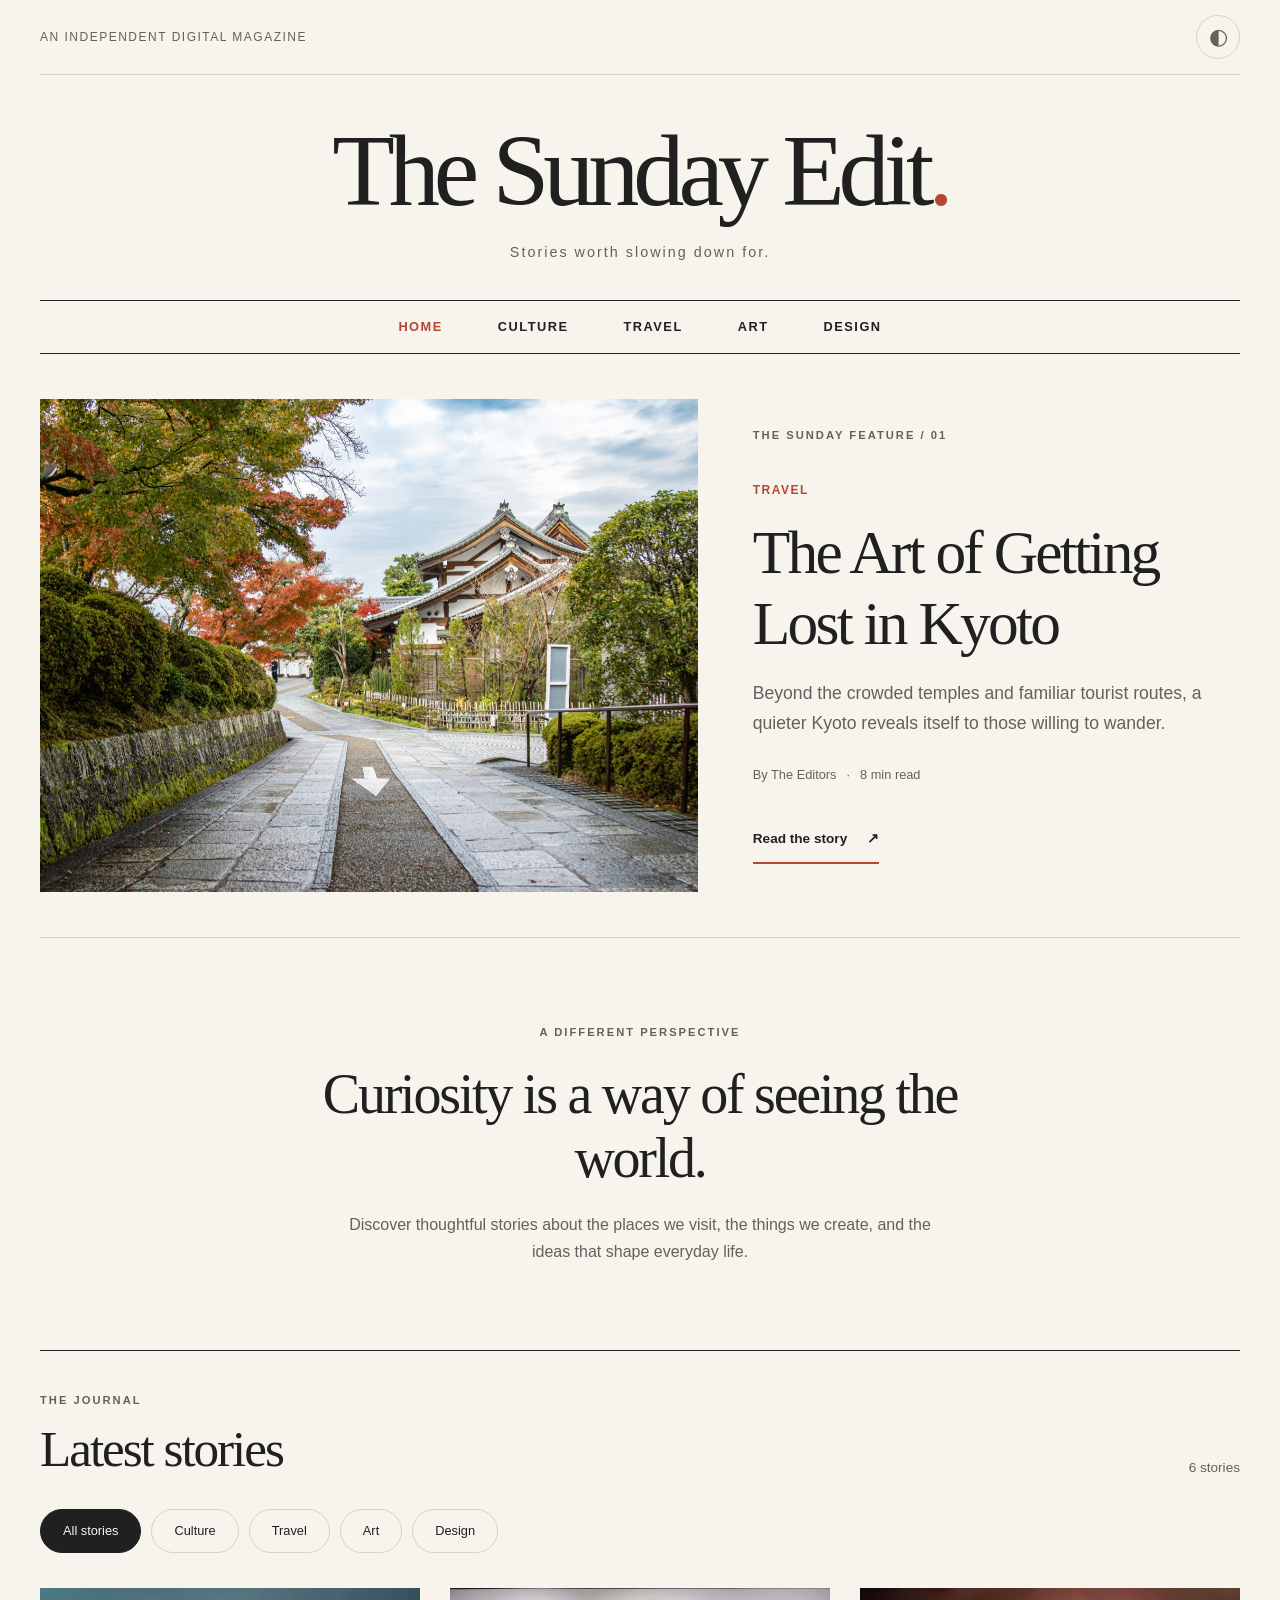
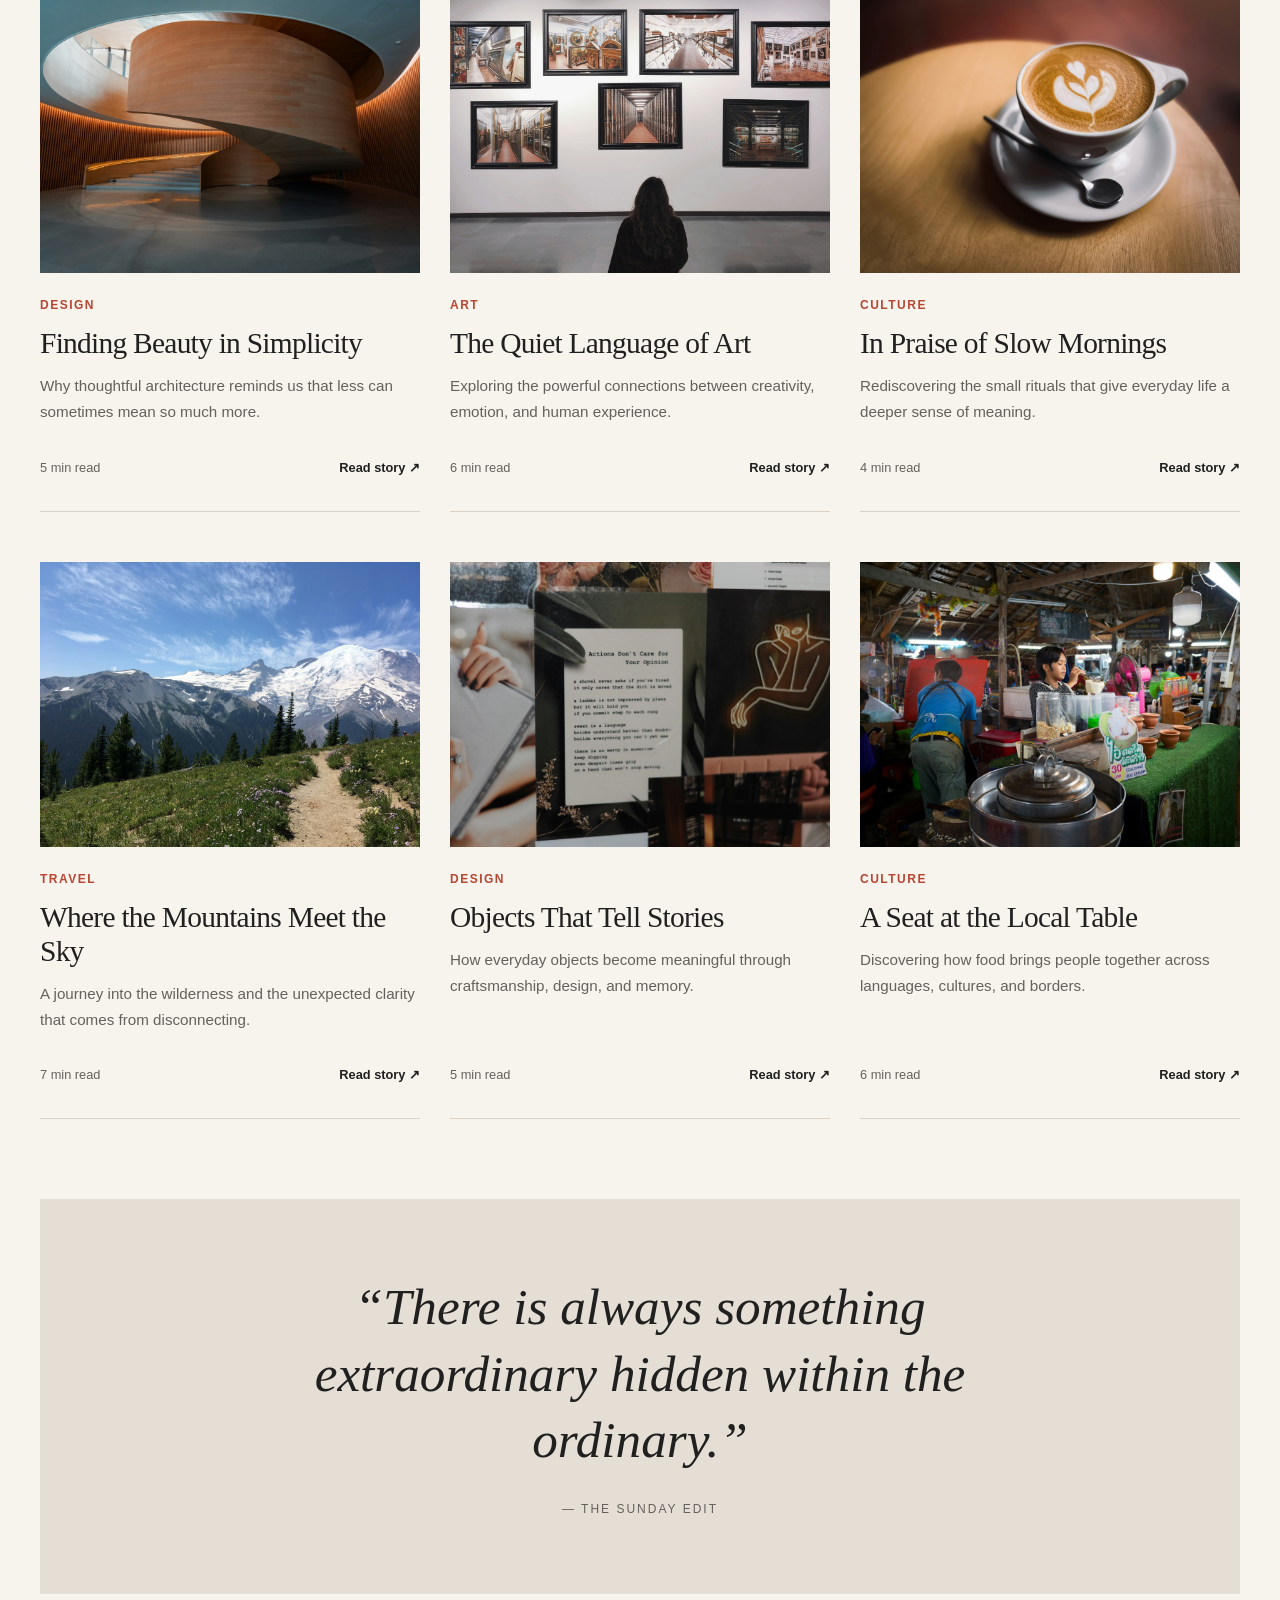
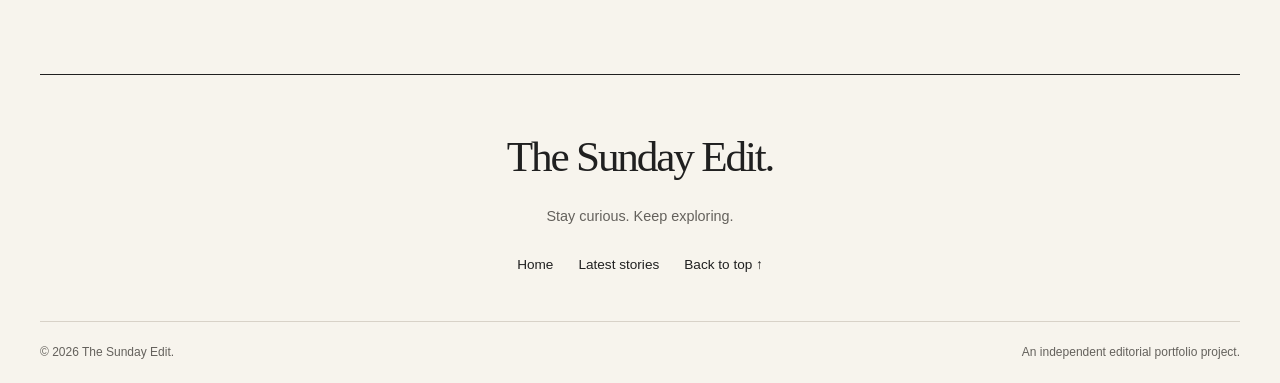
==== index.html @ 1aed2d6f "Initial commit - The Sunday Edit editorial website" ====
<!DOCTYPE html>
<html lang="en">

<head>
  <meta charset="UTF-8">
  <meta name="viewport" content="width=device-width, initial-scale=1.0">

  <meta name="description" content="The Sunday Edit is an independent digital magazine exploring culture, travel, art, and design.">

  <title>The Sunday Edit | Stories Worth Slowing Down For</title>

  <link rel="stylesheet" href="styles.css">
  <script src="script.js" defer></script>
</head>

<body>

  <a class="skip-link" href="#main-content">
    Skip to content
  </a>

  <!-- Header -->
  <header class="site-header">

    <div class="top-bar">
      <span>An independent digital magazine</span>

      <button id="themeToggle" class="theme-toggle"
        type="button" aria-label="Dark mode"
        aria-pressed="false">
        <span aria-hidden="true">◐</span>
      </button>
    </div>

    <div class="masthead">
      <a href="index.html" class="brand">
        The Sunday Edit<span>.</span>
      </a>

      <p>Stories worth slowing down for.</p>
    </div>

    <!-- Navigation -->
    <nav class="site-nav" aria-label="Main navigation">

      <button id="menuToggle" class="menu-toggle"
        type="button" aria-expanded="false"
        aria-controls="navLinks">
        Menu <span aria-hidden="true">☰</span>
      </button>

      <ul id="navLinks" class="nav-links">
        <li><a href="index.html" aria-current="page">Home</a></li>
        <li><a href="#latest" data-nav-category="Culture">Culture</a></li>
        <li><a href="#latest" data-nav-category="Travel">Travel</a></li>
        <li><a href="#latest" data-nav-category="Art">Art</a></li>
        <li><a href="#latest" data-nav-category="Design">Design</a></li>
      </ul>

    </nav>

  </header>

  <main id="main-content">

    <!-- Featured Story -->
    <section class="featured-section" aria-labelledby="featuredHeading">

      <div class="featured-image">
        <img
          src="images/kyoto.jpg"
          alt="A quiet traditional street in Kyoto, Japan"
          width="1200"
          height="900"
          fetchpriority="high"
        >
      </div>

      <div class="featured-content">

        <span class="eyebrow">The Sunday Feature / 01</span>

        <span class="article-category">Travel</span>

        <h1 id="featuredHeading">
          The Art of Getting Lost in Kyoto
        </h1>

        <p class="featured-description">
          Beyond the crowded temples and familiar tourist routes,
          a quieter Kyoto reveals itself to those willing to wander.
        </p>

        <div class="article-meta">
          <span>By The Editors</span>
          <span aria-hidden="true">·</span>
          <span>8 min read</span>
        </div>

        <a href="article.html?story=kyoto" class="read-link">
          Read the story
          <span aria-hidden="true">↗</span>
        </a>

      </div>

    </section>

    <!-- Editorial Introduction -->
    <section class="editorial-intro" aria-labelledby="introHeading">

      <span class="eyebrow">A different perspective</span>

      <h2 id="introHeading">
        Curiosity is a way of seeing the world.
      </h2>

      <p>
        Discover thoughtful stories about the places we visit,
        the things we create, and the ideas that shape everyday life.
      </p>

    </section>

    <!-- Latest Stories -->
    <section id="latest" class="latest-section" aria-labelledby="latestHeading">

      <div class="section-heading">

        <div>
          <span class="eyebrow">The journal</span>
          <h2 id="latestHeading">Latest stories</h2>
        </div>

        <p id="articleCount" role="status">
          6 stories
        </p>

      </div>

      <!-- Category Filters -->
      <div class="article-filters" role="group" aria-label="Filter stories">

        <button class="filter-btn active" type="button"
          data-category="all" aria-pressed="true">
          All stories
        </button>

        <button class="filter-btn" type="button"
          data-category="Culture" aria-pressed="false">
          Culture
        </button>

        <button class="filter-btn" type="button"
          data-category="Travel" aria-pressed="false">
          Travel
        </button>

        <button class="filter-btn" type="button"
          data-category="Art" aria-pressed="false">
          Art
        </button>

        <button class="filter-btn" type="button"
          data-category="Design" aria-pressed="false">
          Design
        </button>

      </div>

      <!-- Article Grid -->
      <div class="article-grid">

        <!-- Article 1 -->
        <article class="article-card" data-category="Design">

          <div class="article-image">
            <img src="images/architecture.jpg"
              alt="Minimalist architecture with geometric concrete forms"
              width="800" height="600" loading="lazy">
          </div>

          <div class="card-content">

            <span class="article-category">Design</span>

            <h3>Finding Beauty in Simplicity</h3>

            <p>
              Why thoughtful architecture reminds us that
              less can sometimes mean so much more.
            </p>

            <div class="card-footer">

              <span>5 min read</span>

              <a href="article.html?story=architecture"
                aria-label="Read Finding Beauty in Simplicity">
                Read story <span aria-hidden="true">↗</span>
              </a>

            </div>

          </div>

        </article>

        <!-- Article 2 -->
        <article class="article-card" data-category="Art">

          <div class="article-image">
            <img src="images/art.jpg"
              alt="Paintings displayed inside a contemporary art gallery"
              width="800" height="600" loading="lazy">
          </div>

          <div class="card-content">

            <span class="article-category">Art</span>

            <h3>The Quiet Language of Art</h3>

            <p>
              Exploring the powerful connections between
              creativity, emotion, and human experience.
            </p>

            <div class="card-footer">

              <span>6 min read</span>

              <a href="article.html?story=art"
                aria-label="Read The Quiet Language of Art">
                Read story <span aria-hidden="true">↗</span>
              </a>

            </div>

          </div>

        </article>

        <!-- Article 3 -->
        <article class="article-card" data-category="Culture">

          <div class="article-image">
            <img src="images/coffee.jpg"
              alt="A cup of coffee on a wooden cafe table"
              width="800" height="600" loading="lazy">
          </div>

          <div class="card-content">

            <span class="article-category">Culture</span>

            <h3>In Praise of Slow Mornings</h3>

            <p>
              Rediscovering the small rituals that give
              everyday life a deeper sense of meaning.
            </p>

            <div class="card-footer">

              <span>4 min read</span>

              <a href="article.html?story=coffee"
                aria-label="Read In Praise of Slow Mornings">
                Read story <span aria-hidden="true">↗</span>
              </a>

            </div>

          </div>

        </article>

        <!-- Article 4 -->
        <article class="article-card" data-category="Travel">

          <div class="article-image">
            <img src="images/mountains.jpg"
              alt="A winding hiking trail through a mountain landscape"
              width="800" height="600" loading="lazy">
          </div>

          <div class="card-content">

            <span class="article-category">Travel</span>

            <h3>Where the Mountains Meet the Sky</h3>

            <p>
              A journey into the wilderness and the unexpected
              clarity that comes from disconnecting.
            </p>

            <div class="card-footer">

              <span>7 min read</span>

              <a href="article.html?story=mountains"
                aria-label="Read Where the Mountains Meet the Sky">
                Read story <span aria-hidden="true">↗</span>
              </a>

            </div>

          </div>

        </article>

        <!-- Article 5 -->
        <article class="article-card" data-category="Design">

          <div class="article-image">
            <img src="images/books.jpg"
              alt="A collection of thoughtfully designed books"
              width="800" height="600" loading="lazy">
          </div>

          <div class="card-content">

            <span class="article-category">Design</span>

            <h3>Objects That Tell Stories</h3>

            <p>
              How everyday objects become meaningful through
              craftsmanship, design, and memory.
            </p>

            <div class="card-footer">

              <span>5 min read</span>

              <a href="article.html?story=books"
                aria-label="Read Objects That Tell Stories">
                Read story <span aria-hidden="true">↗</span>
              </a>

            </div>

          </div>

        </article>

        <!-- Article 6 -->
        <article class="article-card" data-category="Culture">

          <div class="article-image">
            <img src="images/market.jpg"
              alt="Colorful produce displayed at a local market"
              width="800" height="600" loading="lazy">
          </div>

          <div class="card-content">

            <span class="article-category">Culture</span>

            <h3>A Seat at the Local Table</h3>

            <p>
              Discovering how food brings people together
              across languages, cultures, and borders.
            </p>

            <div class="card-footer">

              <span>6 min read</span>

              <a href="article.html?story=market"
                aria-label="Read A Seat at the Local Table">
                Read story <span aria-hidden="true">↗</span>
              </a>

            </div>

          </div>

        </article>

      </div>

    </section>

    <!-- Editorial Quote -->
    <section class="quote-section" aria-label="Our editorial philosophy">

      <blockquote>
        “There is always something extraordinary
        hidden within the ordinary.”
      </blockquote>

      <p>— The Sunday Edit</p>

    </section>

  </main>

  <!-- Footer -->
  <footer class="site-footer">

    <div class="footer-content">

      <a href="index.html" class="footer-brand">
        The Sunday Edit.
      </a>

      <p>Stay curious. Keep exploring.</p>

      <nav aria-label="Footer navigation">
        <a href="index.html">Home</a>
        <a href="#latest">Latest stories</a>
        <a href="#main-content">Back to top ↑</a>
      </nav>

    </div>

    <div class="footer-bottom">

      <p>&copy; 2026 The Sunday Edit.</p>

      <p>An independent editorial portfolio project.</p>

    </div>

  </footer>

</body>

</html>
---- styles.css ----
/* ========================================
   1. Design System
======================================== */

:root {
  --background: #f7f4ed;
  --surface: #ffffff;
  --text: #202020;
  --muted: #64615c;
  --accent: #b74632;
  --border: #d8d2c8;
  --sand: #e4ded4;

  --font-heading: Georgia, "Times New Roman", serif;
  --font-body: Arial, Helvetica, sans-serif;

  --max-width: 1280px;
  --transition: 200ms ease;
}

/* Dark mode */

[data-theme="dark"] {
  --background: #181818;
  --surface: #242424;
  --text: #f7f4ed;
  --muted: #bcb8b0;
  --accent: #f2927e;
  --border: #414141;
  --sand: #2d2d2d;
}

/* ========================================
   2. Reset & Base Styles
======================================== */

* {
  box-sizing: border-box;
  margin: 0;
  padding: 0;
}

html {
  scroll-behavior: smooth;
}

body {
  background: var(--background);
  color: var(--text);
  font-family: var(--font-body);
  font-size: 16px;
  line-height: 1.7;
  transition:
    background-color var(--transition),
    color var(--transition);
}

img {
  display: block;
  width: 100%;
  height: auto;
}

a {
  color: inherit;
  text-decoration: none;
}

button {
  font: inherit;
  color: inherit;
  cursor: pointer;
}

button,
a {
  -webkit-tap-highlight-color: transparent;
}

h1,
h2,
h3 {
  font-family: var(--font-heading);
  font-weight: 400;
  line-height: 1.15;
}

[hidden] {
  display: none !important;
}

::selection {
  background: var(--accent);
  color: var(--background);
}

/* ========================================
   3. Accessibility
======================================== */

:focus-visible {
  outline: 3px solid var(--accent);
  outline-offset: 5px;
}

.skip-link {
  position: absolute;
  top: -100px;
  left: 20px;
  z-index: 999;
  padding: 12px 20px;
  background: var(--text);
  color: var(--background);
}

.skip-link:focus {
  top: 10px;
}

/* ========================================
   4. Header
======================================== */

.site-header {
  max-width: var(--max-width);
  margin: 0 auto;
  padding: 0 40px;
}

.top-bar {
  display: flex;
  align-items: center;
  justify-content: space-between;
  padding: 15px 0;
  border-bottom: 1px solid var(--border);
  font-size: 0.75rem;
  letter-spacing: 1.5px;
  text-transform: uppercase;
  color: var(--muted);
}

.theme-toggle {
  width: 44px;
  height: 44px;
  border: 1px solid var(--border);
  border-radius: 50%;
  background: transparent;
  font-size: 1.4rem;
  transition: background var(--transition);
}

.theme-toggle:hover {
  background: var(--sand);
}

.masthead {
  text-align: center;
  padding: 45px 0 35px;
}

.brand {
  display: inline-block;
  font-family: var(--font-heading);
  font-size: clamp(3rem, 8vw, 7.5rem);
  line-height: 1;
  letter-spacing: -0.06em;
}

.brand span {
  color: var(--accent);
}

.masthead p {
  margin-top: 18px;
  color: var(--muted);
  font-size: 0.9rem;
  letter-spacing: 2px;
}

/* ========================================
   5. Navigation
======================================== */

.site-nav {
  border-top: 1px solid var(--text);
  border-bottom: 1px solid var(--text);
}

.nav-links {
  display: flex;
  justify-content: center;
  align-items: center;
  gap: 45px;
  list-style: none;
}

.nav-links a {
  display: block;
  padding: 15px 5px;
  font-size: 0.8rem;
  font-weight: 600;
  text-transform: uppercase;
  letter-spacing: 1.5px;
  transition: color var(--transition);
}

.nav-links a:hover,
.nav-links a[aria-current="page"] {
  color: var(--accent);
}

.menu-toggle {
  display: none;
}

/* ========================================
   6. Shared Editorial Styles
======================================== */

main {
  max-width: var(--max-width);
  margin: 0 auto;
  padding: 0 40px;
}

.eyebrow {
  display: block;
  font-size: 0.7rem;
  font-weight: 700;
  letter-spacing: 2px;
  text-transform: uppercase;
  color: var(--muted);
}

.article-category {
  display: inline-block;
  color: var(--accent);
  font-size: 0.75rem;
  font-weight: 700;
  letter-spacing: 1.5px;
  text-transform: uppercase;
}

/* ========================================
   7. Featured Story
======================================== */

.featured-section {
  display: grid;
  grid-template-columns: 1.35fr 1fr;
  align-items: center;
  gap: 55px;
  padding: 45px 0;
  border-bottom: 1px solid var(--border);
}

.featured-image {
  overflow: hidden;
  background: var(--sand);
}

.featured-image img {
  aspect-ratio: 4 / 3;
  object-fit: cover;
}

.featured-content .eyebrow {
  margin-bottom: 30px;
}

.featured-content h1 {
  font-size: clamp(2.5rem, 4.8vw, 4.8rem);
  letter-spacing: -0.045em;
  margin: 15px 0 20px;
}

.featured-description {
  font-size: 1.1rem;
  color: var(--muted);
  margin-bottom: 25px;
}

.article-meta {
  display: flex;
  flex-wrap: wrap;
  align-items: center;
  gap: 10px;
  color: var(--muted);
  font-size: 0.8rem;
}

.read-link {
  display: inline-flex;
  align-items: center;
  gap: 20px;
  margin-top: 30px;
  padding: 12px 0;
  font-size: 0.85rem;
  font-weight: 700;
  border-bottom: 2px solid var(--accent);
  transition: color var(--transition);
}

.read-link:hover {
  color: var(--accent);
}

/* ========================================
   8. Editorial Introduction
======================================== */

.editorial-intro {
  max-width: 800px;
  margin: 0 auto;
  padding: 85px 20px;
  text-align: center;
}

.editorial-intro h2 {
  margin: 20px 0;
  font-size: clamp(2rem, 4.5vw, 3.5rem);
  letter-spacing: -0.04em;
}

.editorial-intro p {
  max-width: 600px;
  margin: 0 auto;
  color: var(--muted);
}

/* ========================================
   9. Latest Stories
======================================== */

.latest-section {
  padding: 40px 0 80px;
  border-top: 1px solid var(--text);
  scroll-margin-top: 25px;
}

.section-heading {
  display: flex;
  align-items: flex-end;
  justify-content: space-between;
  gap: 20px;
  margin-bottom: 30px;
}

.section-heading h2 {
  margin-top: 10px;
  font-size: clamp(2.2rem, 4vw, 3.5rem);
  letter-spacing: -0.04em;
}

#articleCount {
  color: var(--muted);
  font-size: 0.85rem;
}

/* ========================================
   10. Category Filters
======================================== */

.article-filters {
  display: flex;
  flex-wrap: wrap;
  gap: 10px;
  margin-bottom: 35px;
}

.filter-btn {
  min-height: 44px;
  padding: 8px 22px;
  border: 1px solid var(--border);
  border-radius: 30px;
  background: transparent;
  font-size: 0.8rem;
  transition:
    background var(--transition),
    color var(--transition);
}

.filter-btn:hover {
  border-color: var(--text);
}

.filter-btn.active {
  background: var(--text);
  border-color: var(--text);
  color: var(--background);
}

/* ========================================
   11. Article Grid
======================================== */

.article-grid {
  display: grid;
  grid-template-columns: repeat(3, minmax(0, 1fr));
  column-gap: 30px;
  row-gap: 50px;
}

.article-card {
  min-width: 0;
  display: flex;
  flex-direction: column;
  border-bottom: 1px solid var(--border);
}

.article-image {
  overflow: hidden;
  background: var(--sand);
}

.article-image img {
  aspect-ratio: 4 / 3;
  object-fit: cover;
  transition: transform 400ms ease;
}

.article-card:hover img {
  transform: scale(1.04);
}

.card-content {
  display: flex;
  flex-direction: column;
  align-items: flex-start;
  flex: 1;
  padding: 22px 0;
}

.card-content h3 {
  margin: 12px 0;
  font-size: clamp(1.5rem, 2.3vw, 2rem);
  letter-spacing: -0.025em;
}

.card-content p {
  margin-bottom: 22px;
  color: var(--muted);
  font-size: 0.95rem;
}

.card-footer {
  display: flex;
  justify-content: space-between;
  align-items: center;
  flex-wrap: wrap;
  gap: 10px;
  width: 100%;
  margin-top: auto;
  font-size: 0.8rem;
}

.card-footer > span {
  color: var(--muted);
}

.card-footer a {
  padding: 10px 0;
  font-weight: 600;
}

.card-footer a:hover {
  color: var(--accent);
  text-decoration: underline;
}

/* ========================================
   12. Editorial Quote
======================================== */

.quote-section {
  background: var(--sand);
  padding: 75px 40px;
  margin-bottom: 80px;
  text-align: center;
}

.quote-section blockquote {
  max-width: 850px;
  margin: 0 auto;
  font-family: var(--font-heading);
  font-size: clamp(1.8rem, 4vw, 3.2rem);
  line-height: 1.3;
  font-style: italic;
}

.quote-section p {
  margin-top: 25px;
  font-size: 0.75rem;
  letter-spacing: 2px;
  text-transform: uppercase;
  color: var(--muted);
}

/* ========================================
   13. Footer
======================================== */

.site-footer {
  max-width: var(--max-width);
  padding: 0 40px;
  margin: 0 auto;
}

.footer-content {
  padding: 45px 0;
  border-top: 1px solid var(--text);
  text-align: center;
}

.footer-brand {
  font-family: var(--font-heading);
  font-size: 2.7rem;
  letter-spacing: -0.05em;
}

.footer-content p {
  color: var(--muted);
  font-size: 0.9rem;
  margin: 10px 0 25px;
}

.footer-content nav {
  display: flex;
  justify-content: center;
  flex-wrap: wrap;
  gap: 25px;
  font-size: 0.85rem;
}

.footer-content nav a:hover {
  color: var(--accent);
  text-decoration: underline;
}

.footer-bottom {
  display: flex;
  justify-content: space-between;
  flex-wrap: wrap;
  gap: 10px;
  padding: 20px 0;
  border-top: 1px solid var(--border);
  color: var(--muted);
  font-size: 0.75rem;
}

/* ========================================
   14. Reading Progress Bar
======================================== */

.reading-progress {
  position: fixed;
  top: 0;
  left: 0;
  width: 100%;
  height: 4px;
  z-index: 1000;
}

.reading-progress-bar {
  width: 0;
  height: 100%;
  background: var(--accent);
}

/* ========================================
   15. Article Detail Page
======================================== */

.article-detail {
  max-width: 850px;
  margin: 0 auto;
  padding: 60px 0 80px;
}

.article-detail-header {
  text-align: center;
  margin-bottom: 40px;
}

.article-detail-header h1 {
  font-size: clamp(2.5rem, 6vw, 4.5rem);
  letter-spacing: -0.04em;
  margin: 20px 0;
}

.article-detail-header .article-meta {
  justify-content: center;
}

.article-detail-image {
  margin-bottom: 40px;
}

.article-detail-image img {
  aspect-ratio: 16 / 10;
  object-fit: cover;
}

.article-body {
  max-width: 680px;
  margin: 0 auto;
  font-family: var(--font-heading);
  font-size: 1.2rem;
  line-height: 1.9;
}

.article-body p {
  margin-bottom: 25px;
}

.article-body h2 {
  margin: 40px 0 20px;
  font-size: 2rem;
}

.article-body blockquote {
  margin: 35px 0;
  padding: 20px 30px;
  border-left: 3px solid var(--accent);
  font-size: 1.5rem;
  font-style: italic;
}

.back-link {
  display: inline-block;
  margin-top: 40px;
  color: var(--accent);
  font-weight: 600;
  text-decoration: underline;
}

/* ========================================
   16. Tablet Responsive Layout
======================================== */

@media (max-width: 1000px) {

  .featured-section {
    gap: 30px;
  }

  .article-grid {
    grid-template-columns: repeat(2, minmax(0, 1fr));
  }

  .nav-links {
    gap: 25px;
  }

}

/* ========================================
   17. Mobile Responsive Layout
======================================== */

@media (max-width: 700px) {

  .site-header,
  main,
  .site-footer {
    padding-left: 20px;
    padding-right: 20px;
  }

  .top-bar {
    font-size: 0.65rem;
    letter-spacing: 1px;
  }

  .masthead {
    padding: 30px 0;
  }

  .masthead p {
    font-size: 0.75rem;
    letter-spacing: 1px;
  }

  .menu-toggle {
    display: flex;
    justify-content: space-between;
    align-items: center;
    width: 100%;
    padding: 14px 0;
    border: none;
    background: transparent;
    text-transform: uppercase;
    font-size: 0.85rem;
    letter-spacing: 1px;
  }

  .nav-links {
    display: none;
    flex-direction: column;
    align-items: stretch;
    gap: 0;
  }

  .nav-links.open {
    display: flex;
  }

  .nav-links a {
    padding: 15px 0;
    border-top: 1px solid var(--border);
  }

  .featured-section {
    grid-template-columns: 1fr;
    gap: 30px;
    padding: 25px 0 40px;
  }

  .featured-content .eyebrow {
    margin-bottom: 15px;
  }

  .featured-content h1 {
    font-size: 2.7rem;
  }

  .editorial-intro {
    padding: 55px 0;
  }

  .latest-section {
    padding-bottom: 50px;
  }

  .article-grid {
    grid-template-columns: 1fr;
    row-gap: 30px;
  }

  .article-filters {
    gap: 8px;
  }

  .filter-btn {
    padding: 8px 16px;
  }

  .quote-section {
    padding: 45px 20px;
    margin-bottom: 50px;
  }

  .footer-bottom {
    flex-direction: column;
    text-align: center;
  }

  .article-detail {
    padding: 35px 0 50px;
  }

  .article-body {
    font-size: 1.1rem;
  }

}

/* ========================================
   18. Reduced Motion
======================================== */

@media (prefers-reduced-motion: reduce) {

  html {
    scroll-behavior: auto;
  }

  *,
  *::before,
  *::after {
    animation: none !important;
    transition: none !important;
  }

  .article-card:hover img {
    transform: none;
  }

}
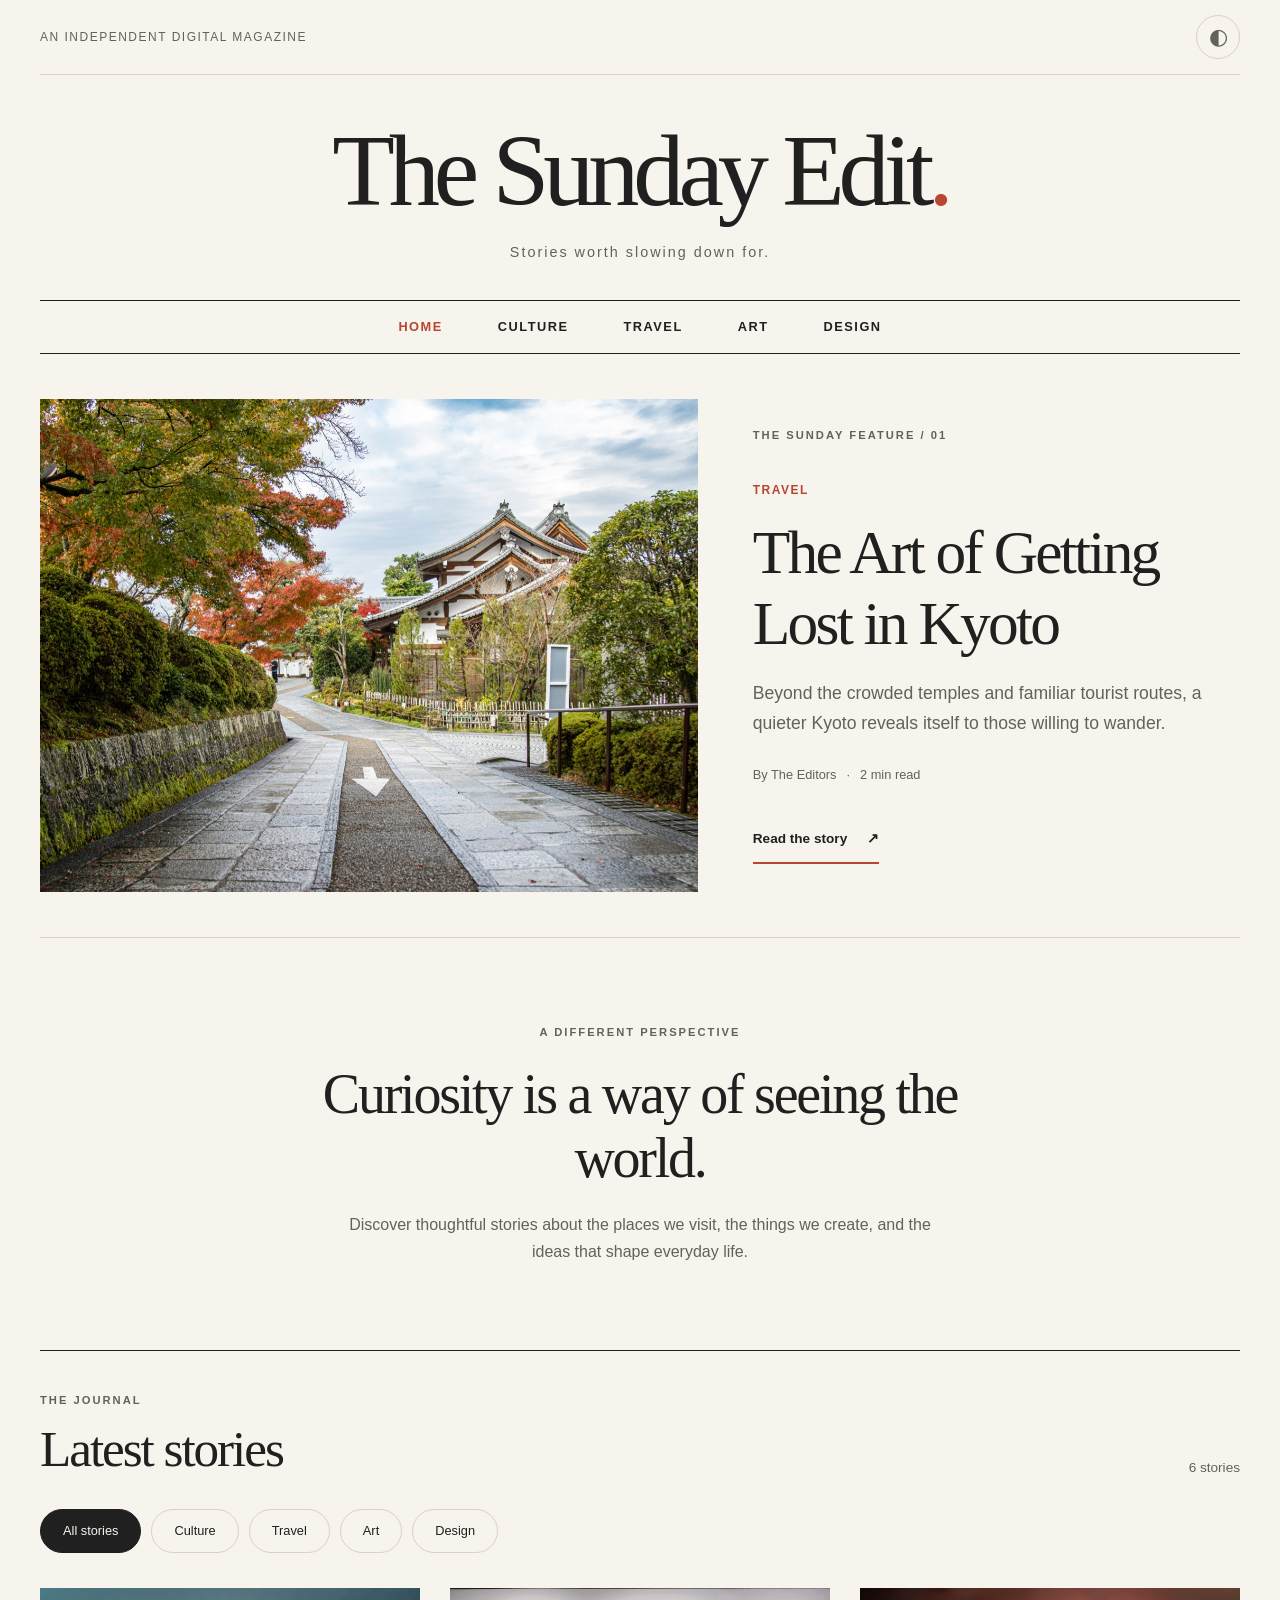
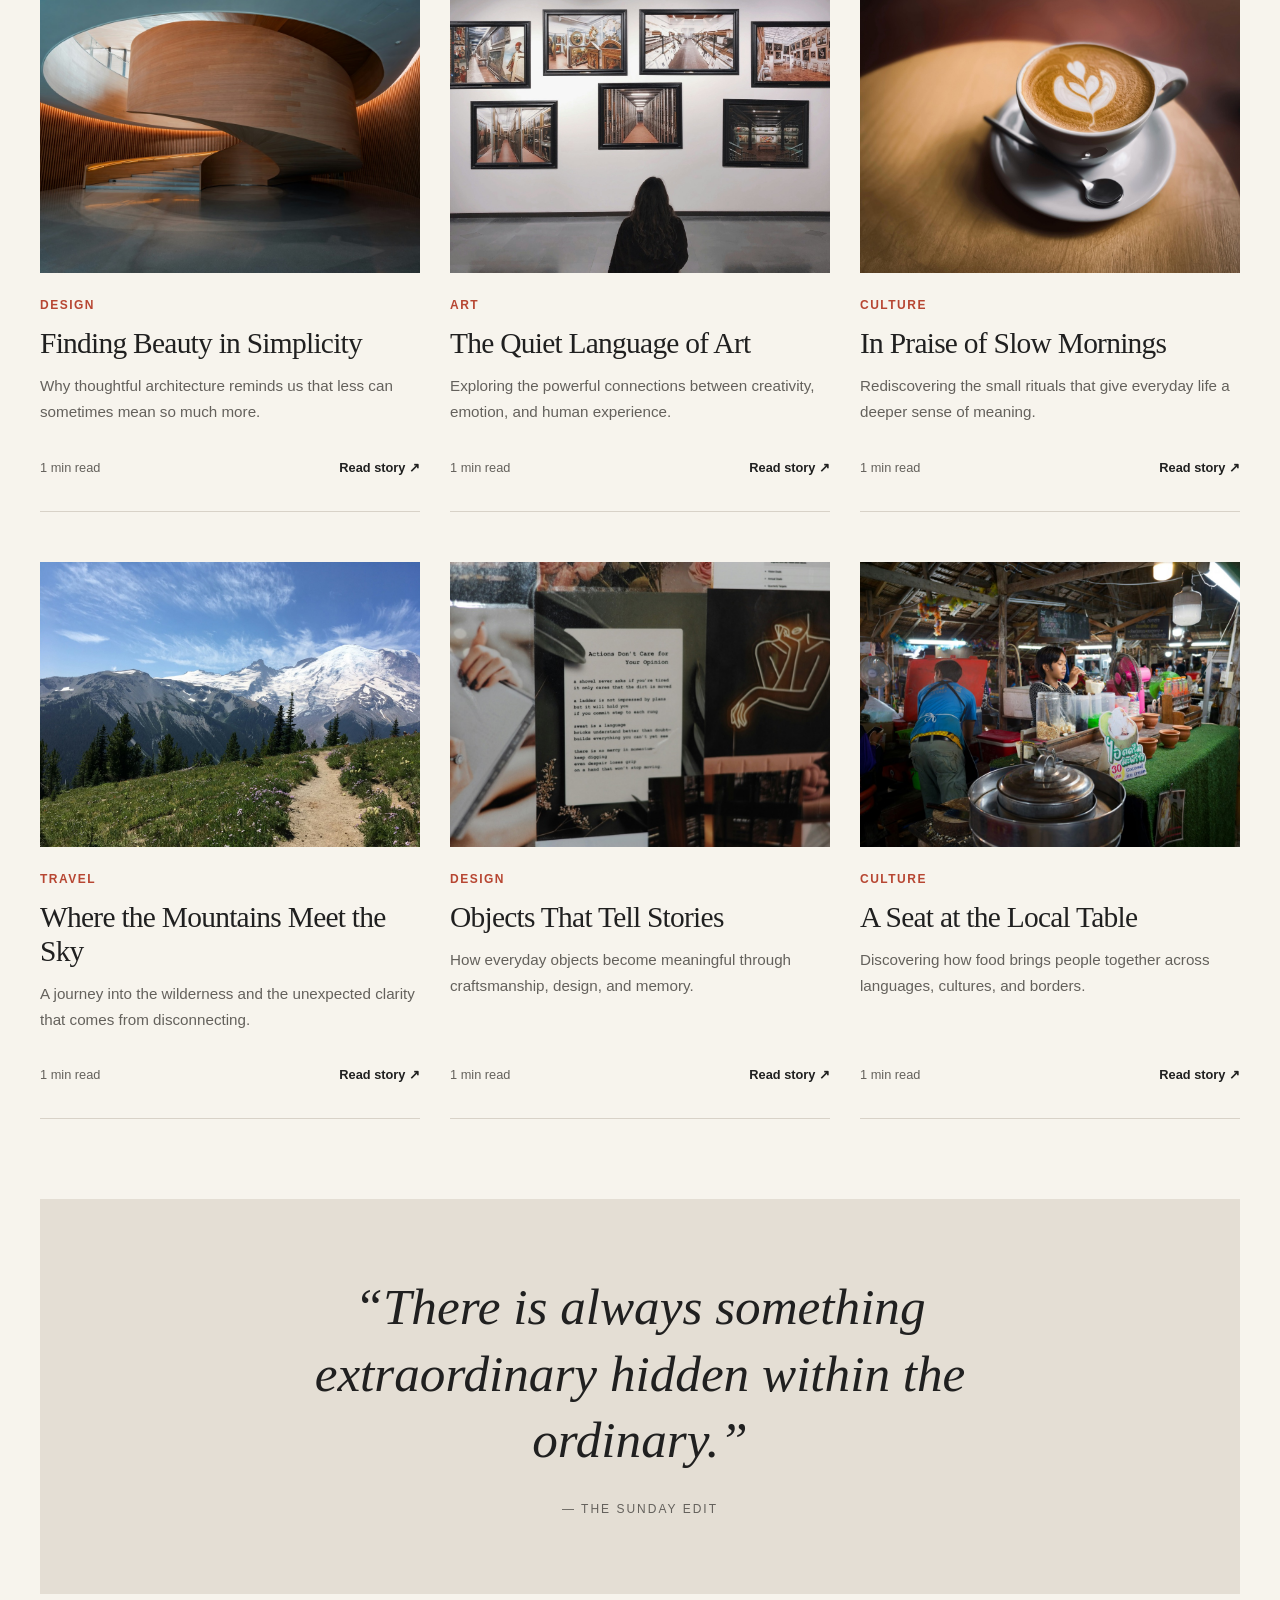
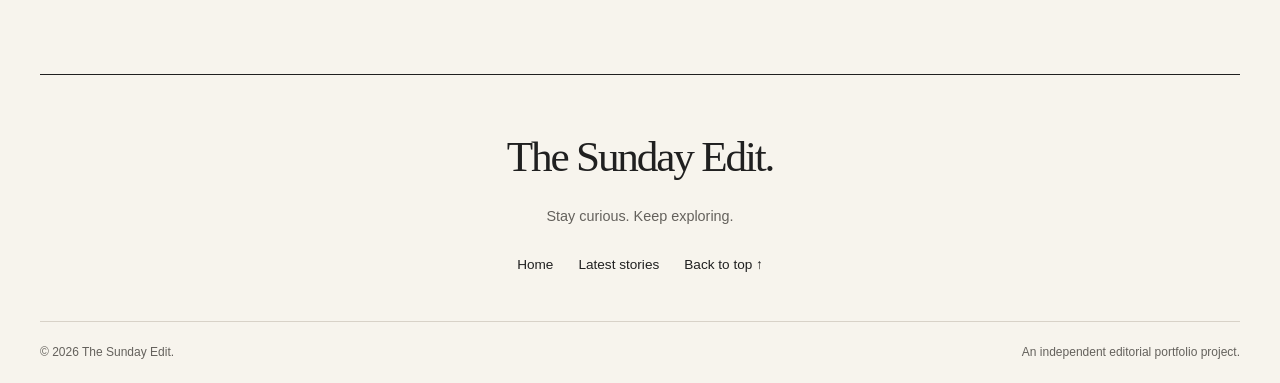
==== commit 12f4365c: "Finalize editorial website and performance documentation" ====
--- a/index.html
+++ b/index.html
@@ -11,6 +11,7 @@
   <title>The Sunday Edit | Stories Worth Slowing Down For</title>
 
   <link rel="stylesheet" href="styles.css">
+  <script src="articles.js" defer></script>
   <script src="script.js" defer></script>
 </head>
 
